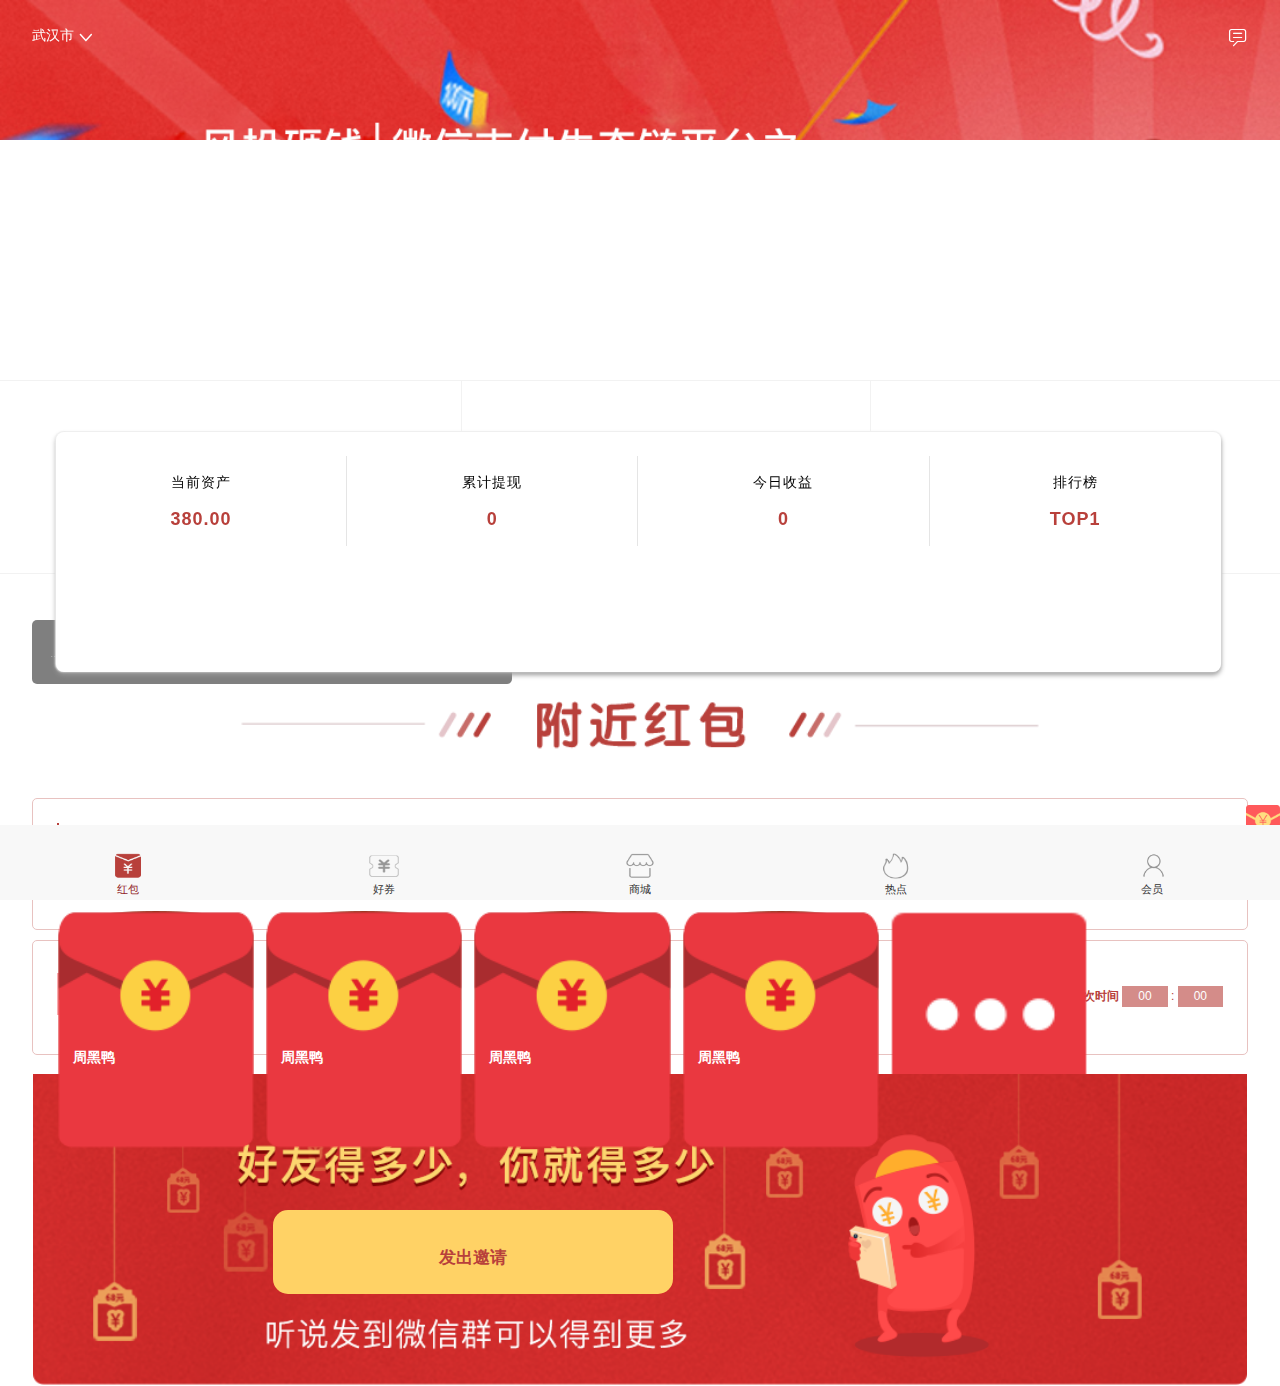
==== index.html @ 0a35e498 "a" ====
<!DOCTYPE html>
<html>

<head>
    <meta charset="utf-8">
    <title>兑客商城</title>
    <meta name="apple-touch-fullscreen" content="yes">
    <meta name="viewport" content="width=device-width, initial-scale=1,maximum-scale=1,user-scalable=no">
    <meta name="apple-mobile-web-app-capable" content="yes">
    <meta name="apple-mobile-web-app-status-bar-style" content="black">
    <meta name="format-detection" content="telephone = no" />
    <link rel="stylesheet" href="./css/common.css">
    <link rel="stylesheet" href="./mui/css/mui.min.css">
    <link rel="stylesheet" href="./iconfonts/iconfont.css">
    <script src="./js/rem.js"></script>

</head>

<body>
    <div class="w-content">
        <a class="w-fixedImg">
            <img src="./images/w-imgs/redPaper/redPaper3.png" alt="">
        </a>
        <div class="w-banner w-redPaperBanner">
            <div class="mui-slider ">
                <div class="mui-slider-group mui-slider-loop">
                    <!--支持循环，需要重复图片节点-->
                    <div class="mui-slider-item mui-slider-item-duplicate">
                        <a href="#">
                            <img src="./images/w-imgs/redPaper/banner3.png" alt="">
                        </a>
                    </div>
                    <div class="mui-slider-item">
                        <a href="#">
                            <img src="./images/w-imgs/redPaper/banner3.png" alt="">
                        </a>

                    </div>
                    <div class="mui-slider-item">
                        <a href="#">
                            <img src="./images/imgs/index08.jpg" alt="">
                        </a>
                    </div>
                    <!--支持循环，需要重复图片节点-->
                    <div class="mui-slider-item mui-slider-item-duplicate">
                        <a href="#">
                            <img src="./images/w-imgs/redPaper/banner3.png" alt="">
                        </a>
                    </div>
                </div>
                <!-- <div class="mui-slider-indicator">
                            <div class="mui-indicator mui-active"></div>
                            <div class="mui-indicator"></div>
                        </div> -->
            </div>
            <div class="w-cover">
                <div class="w-icon clear">
                    <form action="" class='w-search w-hide'>
                        <input type="text">
                    </form>
                    <a href="#" class=" setting">
                        武汉市
                        <i class="iconfont icon-xiala"></i>
                    </a>

                    <a href="#" class=" meassage">
                        <i class="iconfont icon-xiaoxi1"></i>
                    </a>
                </div>


                <div class="w-haveMoney">

                    <ul class="mui-clearfix">
                        <li>
                            <a href="#">
                                <p>当前资产</p>
                                <span>380.00</span>
                            </a>
                        </li>
                        <li>
                            <a href="#">
                                <p>累计提现</p>
                                <span>0</span>
                            </a>
                        </li>
                        <li>
                            <a href="#">
                                <p>今日收益</p>
                                <span>0</span>
                            </a>
                        </li>
                        <li>
                            <a href="#">
                                <p>排行榜</p>
                                <span>TOP1</span>
                            </a>
                        </li>
                    </ul>

                </div>
            </div>

        </div>
        <div class="W-myRadPaper">
            <ul class="mui-clearfix ">
                <li>
                    <a href="# " class='mui-clearfix'>
                        <div class="mui-pull-left w-itemLeft">
                            <img src="./images/w-imgs/redPaper/redPaper1.png" alt="">
                        </div>
                        <div class="mui-pull-left w-itemRight">
                            <p>新人见面礼</p>
                            <p>
                                <span>1 </span>可提现红包</p>
                        </div>



                    </a>
                </li>
                <li>
                    <a href="# " class='mui-clearfix'>
                        <div class="mui-pull-left w-itemLeft">
                            <img src="./images/w-imgs/redPaper/moneyPaper.png" alt="">
                        </div>
                        <div class="mui-pull-left w-itemRight">
                            <p>我的钱包</p>
                            <p>提现</p>
                        </div>



                    </a>
                </li>
                <li>
                    <a href="# " class='mui-clearfix'>
                        <div class="mui-pull-left w-itemLeft">
                            <img src="./images/w-imgs/redPaper/tudi.png" alt="">
                        </div>
                        <div class="mui-pull-left w-itemRight">
                            <p>我的徒弟</p>
                            <p>收徒赚钱</p>
                        </div>



                    </a>
                </li>



            </ul>

        </div>
        <div class="w-nearRedPaper">
            <p class="w-scrollFont">
                <marquee scrollamount="3" direction="up" behaviour="Scroll" style="color:rgba(255,255,255,.7)">恭喜1234555666刚获得了3元,已提现</marquee>
            </p>

            <div class='w-redPaperTitle'>
                <img src="./images/w-imgs/redPaper/couponsTitle3.png" alt="">
            </div>

            <div class="w-nearRedPaperItem">
                <div class="w-itemTitle mui-clearfix">
                    <span class='mui-pull-left'>1km内的红包
                        <em>(直接点击领取,可提现,可消费)</em>
                    </span>
                    <a class='mui-pull-right'>
                        <em class="iconfont icon-weibiaoti2"></em>攻略</a>
                </div>
                <ul class="w-itemMiddle mui-clearfix">


                    <li>
                        <div class="w-logo">
                            <img src="./images/w-imgs/redPaper/logobj.png">
                            <div class="w-shopLogo">
                                周黑鸭
                            </div>
                        </div>
                        <div class="w-logo">
                            <img src="./images/w-imgs/redPaper/logobj2.png">
                            <div class="w-shopLogo">
                                周黑鸭
                            </div>
                            <p class="w-redPaperNum">
                                <strong>3</strong>元</p>

                        </div>

                    </li>
                    <li>
                        <div class="w-logo">
                            <img src="./images/w-imgs/redPaper/logobj.png">
                            <div class="w-shopLogo">
                                周黑鸭
                            </div>
                        </div>
                        <div class="w-logo">
                            <img src="./images/w-imgs/redPaper/logobj2.png">
                            <div class="w-shopLogo">
                                周黑鸭
                            </div>
                            <p class="w-redPaperNum">
                                <strong>3</strong>元</p>

                        </div>

                    </li>
                    <li>
                        <div class="w-logo">
                            <img src="./images/w-imgs/redPaper/logobj.png">
                            <div class="w-shopLogo">
                                周黑鸭
                            </div>
                        </div>
                        <div class="w-logo">
                            <img src="./images/w-imgs/redPaper/logobj2.png">
                            <div class="w-shopLogo">
                                周黑鸭
                            </div>
                            <p class="w-redPaperNum">
                                <strong>3</strong>元</p>

                        </div>

                    </li>
                    <li>
                        <div class="w-logo">
                            <img src="./images/w-imgs/redPaper/logobj.png">
                            <div class="w-shopLogo">
                                周黑鸭
                            </div>
                        </div>
                        <div class="w-logo">
                            <img src="./images/w-imgs/redPaper/logobj2.png">
                            <div class="w-shopLogo">
                                周黑鸭
                            </div>
                            <p class="w-redPaperNum">
                                <strong>3</strong>元</p>

                        </div>

                    </li>
                    <li class="w-londMore">
                        <a href="#">
                            <img src="./images/w-imgs/redPaper/more.png" alt="">
                            <!-- <span></span>
                            <span></span>
                            <span></span>
                            <p>查看更多</p> -->


                        </a>

                    </li>


                </ul>
                <ul class="w-itemFooter mui-clearfix">
                    <li class="mui-pull-left">
                        <span>限量活动</span>
                        <span> 每隔一小时可抢10次</span>
                    </li>

                    <li class="mui-pull-right">
                        <span>距下次时间</span>
                        <!-- <i id='w-hour'>00</i>: -->
                        <i id="w-minute">00</i> :
                        <i id="w-second">00</i>
                    </li>

                </ul>


            </div>

            <div class="w-sendRedPaper">
                <div class="w-itemTitle mui-clearfix">
                    <span class='mui-pull-left'>邀请好友拆红包</i>
                    </span>
                    <a class='mui-pull-right'>不过瘾？ 请继续</a>
                </div>
                <div class="w-sendRedPaperImg">
                    <img src="./images/w-imgs/redPaper/sendRedPaperImg3.png" alt="">
                    <a href="#" class="w-send">发出邀请</a>

                </div>

            </div>

        </div>


        <!--底部 -->
        <footer>
            <ul class="r_footer ">
                <li>
                    <a href="javascript:;" class="w-currentColor">
                        <i class="two-icon-hb two-icon-hb-current"></i> 红包
                    </a>
                </li>
                <li>
                    <a href="coupons.html">
                        <i class="two-icon-hq"></i> 好券
                    </a>
                </li>
                <li>
                    <a href="sc.html">
                        <i class="two-icon-sc"></i> 商城
                    </a>
                </li>
                <li>
                    <a href="home.html">
                        <i class="two-icon-rd"></i> 热点
                    </a>
                </li>
                <li>
                    <a href="cp.html">
                        <i class="two-icon-hy"></i> 会员
                    </a>
                </li>
            </ul>
        </footer>


    </div>
    <script src="./js/jquery-3.3.1.min.js "></script>
    <script src="./mui/js/mui.min.js "></script>

    <script>
        //图片翻转
        $('.w-itemMiddle>li .w-logo').unbind('click').bind('click', function() {

                $(this).siblings().css('z-index', '3')

            })
            //倒计时
        var intDiff = parseInt(3600); //倒计时总秒数量
        function timer(intDiff) {
            window.setInterval(function() {
                var day = 0,
                    hour = 0,
                    minute = 0,
                    second = 0; //时间默认值
                if (intDiff > 0) {
                    day = Math.floor(intDiff / (60 * 60 * 24));
                    hour = Math.floor(intDiff / (60 * 60)) - (day * 24);
                    minute = Math.floor(intDiff / 60) - (day * 24 * 60) - (hour * 60);
                    second = Math.floor(intDiff) - (day * 24 * 60 * 60) - (hour * 60 * 60) - (minute * 60);
                }

                if (minute <= 9) minute = '0' + minute;
                if (second <= 9) second = '0' + second;
                // $('#day_show').html(day + "天");
                // $('#w-hour').html("0" + hour);
                $('#w-minute').html(minute);
                $('#w-second').html(second);
                intDiff--;
            }, 1000);
        }
        $(function() {
            timer(intDiff);
        });
    </script>


</body>


</html>
---- css/common.css ----
@charset "utf-8";
@import url("../icon/iconfont.css");
@import url("../mui/css/mui.min.css");
body {
    font-family: '΢', Arial, Helvetica, sans-serif;
    text-rendering: optimizeLegibility;
    -ms-text-size-adjust: 100%;
    -webkit-text-size-adjust: 100%;
    font-size: 14px;
    color: #333;
    background: #f5f5f5;
    text-decoration: none;
}

html,
body,
div,
span,
object,
iframe,
h1,
h2,
h3,
h4,
h5,
h6,
p,
blockquote,
pre,
abbr,
address,
cite,
code,
del,
dfn,
em,
img,
ins,
kbd,
q,
samp,
small,
strong,
sub,
sup,
var,
b,
i,
dl,
dt,
dd,
ol,
ul,
li,
fieldset,
form,
label,
legend,
table,
caption,
tbody,
tfoot,
thead,
tr,
th,
td,
article,
aside,
details,
figure,
figcaption,
footer,
header,
hgroup,
menu,
nav,
section,
time,
mark,
audio,
video {
    margin: 0;
    padding: 0;
    border: 0;
    outline: 0;
    font-size: 100%;
    box-sizing: border-box;
}

article,
aside,
details,
figcaption,
figure,
footer,
header,
hgroup,
menu,
nav,
section {
    display: block;
    margin: 0;
}

table {
    border-collapse: collapse;
    border-spacing: 0;
    font-size: inherit;
}

fieldset,
img {
    border: 0;
}

address,
caption,
cite,
code,
dfn,
em,
strong,
th,
var,
label {
    font-weight: normal;
    font-style: normal;
}

li {
    list-style: none;
}

caption,
th {
    text-align: left;
}

h1,
h2,
h3,
h4,
h5,
h6 {
    font-weight: normal;
}

q:before,
q:after {
    content: '';
}

a {
    text-decoration: none;
}

a:focus,
a:hover {
    text-decoration: none;
}

input,
textarea,
select {
    font-family: inherit;
    font-size: inherit;
    font-weight: inherit;
    border-radius: 0
}

sup {
    vertical-align: text-top;
}

sub {
    vertical-align: text-bottom;
}

em {
    font-style: italic;
}

strong {
    font-weight: bold;
}

.clear {
    clear: both;
    overflow: hidden;
}

i,
em {
    display: inline-block;
    position: relative;
    font-style: normal;
}

a {
    outline: none;
}

.fl {
    float: left
}

.fr {
    float: right
}


/* r-banner */

.r-content {
    height: 100%;
    overflow: hidden;
    background-color: #fff;
}

.r-container {
    /* height: 100%; */
}

i {
    color: #fff;
}

.r-search a {
    font-size: 13px;
    color: #fffefe;
}

.r-banner img {
    height: 7.3rem;
    /* width: 100%; */
}

.r-banner {
    height: 7.3rem;
    width: 100%;
    position: relative;
    /* padding: .05rem .5rem; */
}

.r-search {
    z-index: 200;
    top: 0;
    overflow: hidden;
    padding: 0 .5rem;
    position: absolute;
    top: 0;
    width: 100%;
}

.r-search-left a {
    font-size: 15px;
}

.r-search-left {
    display: inline-block;
    padding-top: 8px;
}

.r-serach-c {
    width: 64%;
    position: relative;
}

.r-serach-c input {
    width: 100%;
    margin-top: 1px;
    height: 1.59rem;
    opacity: 0.65;
    line-height: 30px;
    border-radius: 15px;
    /* display: inline-block; */
    border: 0;
    text-indent: 1.2em;
    font-size: 13px;
    background: #ccc;
    color: #828282;
    max
}

.icon-xiaoxi {
    font-size: 25px;
    padding-top: 12px;
}

.icon-suosou {
    position: absolute;
    top: .401rem;
    left: .5rem;
    color: #828282;
}

.icon-yuyin {
    position: absolute;
    top: .45rem;
    right: .3rem;
    color: #828282;
}

.r-voucher ul li {
    float: left;
    width: 33.33%;
    text-align: center;
    border-right: 1px solid #E5E5E5;
    padding: 0.2rem 0;
    /* padding: 0 .5rem; */
}

.r-voucher ul li:last-child {
    border-right: 0;
}

.r-voucher {
    width: 90%;
    border-radius: 10px;
    box-shadow: 0px 3px 5px 0px rgba(0, 0, 0, 0.35);
    height: 3rem;
    margin: 0 0.7rem;
    position: absolute;
    top: 6.5rem;
    z-index: 2;
    background-color: #fff;
    box-sizing: border-box
}

.r-voucher ul {
    height: 100%;
    border-radius: 10px;
    padding: 0.3rem 0;
}

.r-voucher ul li a p {
    font-size: 14px;
    color: #3F3F3F;
    margin-bottom: 0.2rem;
    white-space: nowrap;
}

.r-voucher ul li a span {
    color: #b8403b;
    font-size: 18px;
    font-weight: 700;
}

.r-integral {
    padding-top: 3.3rem;
    /* margin: 0 .7rem; */
    width: 100%;
    height: 3rem;
}

.r-integral ul li {
    float: left;
    width: 50%;
    padding: .7rem;
    border: 1px solid #eee;
}

.r-integral ul li:last-child,
.r-integral ul li:first-child {
    border-left: 0;
    /* border-bottom: 0; */
}

.r-integral ul li:last-child,
.r-integral ul li:first-child {
    /* border-right: 0; */
}

.r-integral ul li a h3 {
    color: #ccc;
    font-size: 15px;
}

.r-integral ul li a p {
    color: #ccc;
    font-size: 12px;
}


/* footer */

footer {
    position: fixed;
    bottom: 0;
    width: 100%;
    border-top: 1px solid #f8f8f8;
    background: #f8f8f8;
    z-index: 100;
}

.r_footer {
    overflow: hidden;
    padding: .3rem 0;
    padding-bottom: 0;
}

.r_footer li {
    float: left;
    width: 20%;
    text-align: center;
    /* padding-bottom: 4px; */
    padding-top: 3px;
}

.r_footer li a {
    color: #646464;
    font-size: 11px;
    display: block
}

.r_footer li a i {
    color: #737373;
    font-size: 20px;
}

.mui-slider {
    position: relative;
    top: 0;
}

.a1 {
    position: relative;
    top: 0;
    /* top: -28px; */
}

.r-integral img {
    width: 39px;
    margin-right: .4rem;
    vertical-align: middle
}

.r-integral ul li a h3 {
    font-weight: 700;
    color: #3f3f3f;
    padding-top: 4px;
}

.r-integral ul li a p {
    color: #3f3f3f;
    font-size: 10px;
    white-space: nowrap;
}

.mui-segmented-control.mui-segmented-control-inverted .mui-control-item {
    color: #262626;
    font-weight: 700;
    font-size: 13px;
}

.mui-segmented-control.mui-segmented-control-inverted .mui-control-item.mui-active {
    color: #b8403b;
}

.r-integral-h img {
    width: 39px;
    margin-right: .4rem;
    vertical-align: middle
}

.r-integral-h ul li a h3 {
    font-weight: 700;
    color: #3f3f3f;
    padding-top: 4px;
    font-size: 15px;
    white-space: nowrap;
}

.r-integral-h {
    padding-top: 3rem;
}

.r-integral-h ul li {
    float: left;
    width: 50%;
    padding: .5rem 1.3rem;
    border: 1px solid #eee;
}

.r-integral-h ul li:last-child {
    border-left: 0;
}

.r-integral-h ul li a p {
    color: #3f3f3f;
    font-size: 10px;
    white-space: nowrap;
}

.r-price {
    margin-top: 4.5rem;
}

.r-price-tab {
    width: 100%;
    text-align: center;
    margin-bottom: .8rem;
}

.r-price-h {
    margin-top: 4rem;
}

.r-price-tab img {
    width: 70%;
}

.r-price-list {
    width: 100%;
    padding: 0 .7rem;
    padding-bottom: 3rem;
}

.r-price-list ul li {
    margin-bottom: 10px;
}

.r-price-list img {
    width: 100%;
    /* box-shadow: 0px 0px 0px 1px 
		rgba(184, 64, 59, 0.43); */
    border-radius: 6px;
}

marquee {
    height: 20px;
    overflow: hidden;
    font-size: 11px;
    color: #3f3f3f;
    text-align: left;
    /* position: absolute;
    left:15px;
    top:-.5rem; */
}

.marquee {
    position: absolute;
    left: 15px;
    top: -8.4rem;
    color: rgba(255, 255, 255, .7);
    z-index: 20;
    background-color: rgba(0, 0, 0, 0.35);
    border-radius: 5px;
    text-align: left
}

.r-voucher ul li:nth-child(2) p {
    padding-left: 9px;
}

.icon-huo {
    color: #b8403b;
}

.r-search-left .icon-xiangxia {
    padding-right: 15px;
    top: 2px;
}

.r-price-tab p {
    font-size: 10px;
    color: #3f3f3f;
    overflow: hidden;
}

.r-price {
    padding: 0 .5rem;
    padding-bottom: 1.5rem;
    position: relative;
}

.r-price-left img {
    width: 84px;
    margin-bottom: 5px;
}

.r-p {
    color: #fff;
    width: 30%;
    height: 40px;
    line-height: 28px;
    font-size: 14px;
    text-align: center;
    background: url("../img/矩形12@3x.png") no-repeat;
    background-size: 105px 26px;
    position: absolute;
    top: -10px;
    left: 1px;
    font-weight: 500;
}

.r-price-c p {
    font-size: 13px;
    color: #323232;
    font-weight: 700;
}

.r-price ul li {
    height: 110px;
    box-shadow: 0px 0px 0px 1px rgba(184, 64, 59, 0.43);
    border-radius: 3px;
    background-color: #fff;
    position: relative;
    margin-bottom: 30px;
}

.r-price-c img {
    width: 140px;
    height: 36px;
    position: absolute;
    left: 0;
    margin-top: 10px;
}

.r-price-c span {
    font-size: 12px;
    color: #b8403b;
    position: absolute;
    text-decoration: line-through;
    bottom: 21px;
}

.r-price-c a {
    font-size: 16px;
}

.r-price-c a {
    position: absolute;
    bottom: 0;
    right: 0;
}

.r-price-right a {
    font-size: 13px;
    color: #fff;
    font-weight: 700;
    background-color: #d74d48;
}

.r-price-right p {
    font-size: 10px;
}

.r-price-left {
    position: absolute;
    bottom: 0;
    left: 10px;
}

.r-price-c {
    position: absolute;
    left: 33%;
    height: 100%;
    padding: .5rem 0;
}

.r-price-c a {
    position: absolute;
    bottom: 10px;
    right: 14px;
    font-size: 20px;
    color: #b8403b;
    font-weight: 700;
    padding-right: 10px;
    ;
}

.r-price-right {
    position: absolute;
    right: 10px;
    padding: 50px 0;
    box-sizing: border-box;
}

.r-price-right a {
    height: 24px;
    text-align: center;
    line-height: 24px;
    display: block;
    border-radius: 5px;
}

.r-price-m li {
    margin-bottom: 10px;
}

.r-span {
    text-decoration: none;
    position: absolute;
    bottom: 13px;
    right: 10px;
    color: #b8403b;
    font-size: 11px;
}


/* footer */

footer {
    position: fixed;
    bottom: 0;
    width: 100%;
    border-top: 1px solid #f8f8f8;
    background: #f8f8f8;
    z-index: 100;
    /* max-width: 640px; */
}

.r_footer li {
    float: left;
    width: 20%;
    text-align: center;
    /* padding-bottom: 4px; */
    padding-top: 3px;
}

.r_footer li a {
    color: #333;
    font-size: 11px;
}

.r_footer li:hover a {
    color: #902126;
}

.two-icon-hb {
    background: url('../img/tab/红包@3x.png') no-repeat;
    width: 30px;
    height: 26px;
    background-size: 30px 26px;
    display: block;
    margin: 0 auto;
}

.two-icon-hq {
    background: url('../img/tab/优惠券\(1\)-01@3x.png') no-repeat;
    width: 30px;
    height: 26px;
    background-size: 30px 26px;
    display: block;
    margin: 0 auto;
}

.two-icon-sc {
    background: url('../img/tab/商城@3x.png') no-repeat;
    width: 30px;
    height: 26px;
    background-size: 30px 26px;
    display: block;
    margin: 0 auto;
}

.two-icon-rd {
    background: url('../img/tab/热点@3x.png') no-repeat;
    width: 30px;
    height: 26px;
    background-size: 30px 26px;
    display: block;
    margin: 0 auto;
}

.two-icon-hy {
    background: url('../img/tab/会员@3x.png') no-repeat;
    width: 23px;
    height: 26px;
    background-size: 25px 25px;
    display: block;
    margin: 0 auto;
}


/* wq */


/* inconfont */

@font-face {
    font-family: "iconfont";
    src: url('iconfont.eot?t=1525576503509');
    /* IE9*/
    src: url('iconfont.eot?t=1525576503509#iefix') format('embedded-opentype'), /* IE6-IE8 */
    url('[data-uri]') format('woff'), url('iconfont.ttf?t=1525576503509') format('truetype'), /* chrome, firefox, opera, Safari, Android, iOS 4.2+*/
    url('iconfont.svg?t=1525576503509#iconfont') format('svg');
    /* iOS 4.1- */
}

.iconfont {
    font-family: "iconfont" !important;
    /* font-size: 16px; */
    font-style: normal;
    -webkit-font-smoothing: antialiased;
    -moz-osx-font-smoothing: grayscale;
}

.icon-xiaoxi1:before {
    content: "\e6ad";
}

.icon-shezhi:before {
    content: "\e64c";
}


/* body */

.w-banner {
    position: relative
}

.w-banner .mui-slider .mui-slider-group .mui-slider-item {
    width: 100%;
    height: 175px;
}

.w-redPaperBanner .mui-slider .mui-slider-group .mui-slider-item {
    width: 100%;
    height: 140px;
}

.w-banner .w-icon {
    padding: 0 0.4rem;
    width: 100%;
    top: 0;
    position: absolute;
    z-index: 4;
}

.w-banner .w-icon .icon-xiala {
    vertical-align: -5px;
    margin-left: -2px;
}

.w-banner .w-icon .setting {
    position: absolute;
    top: 0.3rem;
    left: 0.4rem;
    z-index: 4;
    font-size: 14px
}

.w-banner .w-icon .meassage {
    position: absolute;
    top: 0.3rem;
    right: 0.4rem;
    z-index: 4;
}

.w-icon a {
    color: #fff;
}

.w-icon .w-search {
    width: 100%;
    padding: 0 2rem 0 3.7rem;
    position: relative;
}

.w-icon .w-hide {
    visibility: hidden;
}

.w-icon .w-search input {
    width: 100%;
    border: 0;
    border-radius: 20px;
    background: rgba(255, 255, 255, 0.7);
    padding: 0 1.4rem;
}

.w-icon .w-search input[type='search'] {
    text-align: left;
}

.w-icon .w-search .icon-suosou {
    position: absolute;
    top: 0.3rem;
    left: 4.2rem;
    font-size: 20px;
}

.w-icon .w-search .icon-yuyin {
    position: absolute;
    top: 0.3rem;
    right: 2.5rem;
    font-size: 20px;
}

.w-icon a i {
    display: inline-block;
    font-size: 20px;
    padding-top: 3px;
}

.w-banner .w-info {
    width: 100%;
    position: absolute;
    z-index: 2;
    top: 2rem;
}

.w-banner .w-info .w-shopName {
    width: 10.8rem;
    height: 3.3rem;
    position: absolute;
    left: 50%;
    margin-left: -5.4rem;
    z-index: 2;
}

.w-banner .w-info .w-shopName img {
    width: 100%;
}

.w-banner .w-haveMoney {
    letter-spacing: 1px;
    position: absolute;
    z-index: 2;
    top: 6.8rem;
    background-color: #fff;
    /* border: 1px solid #E5E5E5; */
    border-radius: 8px;
    height: 3rem;
    width: 91%;
    margin: 0 0.7rem;
    text-align: center;
    box-shadow: -1px 0 2px #eee, 0 -1px 1px #eee, 0 3px 5px #999, 1px 0 2px #eee;
}

.w-redPaperBanner .w-haveMoney {
    top: 5.4rem;
}

.w-banner .w-haveMoney ul {
    padding: 0.3rem 0;
}

.w-banner .w-haveMoney ul li {
    padding: 0.2rem 0;
    float: left;
    width: 25%;
    border-right: 1px solid #E5E5E5;
}

.w-banner .w-haveMoney ul li:last-child {
    border-right: 0;
}

.w-banner .w-haveMoney ul li p {
    margin-bottom: 0.2rem;
    color: #000;
}

.w-banner .w-haveMoney ul li span {
    color: #b8403b;
    font-size: 18px;
    font-weight: 700;
}

.w-classify {
    background-color: #fff;
    padding-top: 2.5rem;
    padding-bottom: 0.25rem;
    margin-bottom: 2.3rem;
}

.w-classify-two {
    margin-top: 0.8rem;
}

.w-classify-two li {
    float: left;
    width: 20%;
    text-align: center;
}

.w-classify-two li a img {
    height: 1.32rem
}

.w-classify-two li a p {
    margin-bottom: 0;
    color: #626262;
}


/* footer */

footer {
    position: fixed;
    bottom: 0;
    width: 100%;
    border-top: 1px solid #f8f8f8;
    background: #f8f8f8;
    z-index: 100;
    /* max-width: 640px; */
}

.r_footer li {
    float: left;
    width: 20%;
    text-align: center;
    /* padding-bottom: 4px; */
    padding-top: 3px;
}

.r_footer li a {
    color: #333;
    font-size: 11px;
}

.r_footer li:hover a {
    color: #902126;
}

.two-icon-hb-current {
    background: url('../images/imgs/tab/红包2@3x.png') no-repeat;
    background-size: 30px 26px;
}

.two-icon-hq-current {
    background: url('../images/imgs/tab/优惠券1.png') no-repeat;
}

.two-icon-sc-current {
    background: url('../images/imgs/tab/商城2@2x.png') no-repeat;
    background-size: 30px 26px;
}

.two-icon-rd-current {
    background: url('../images/imgs/tab/热点拷贝.png') no-repeat;
}

.two-icon-hy-current {
    background: url('../images/imgs/tab/会员2.png') no-repeat;
    background-size: 25px 25px;
}

.w-currentColor {
    color: #902126 !important;
}


/* 优惠券 */

.w-coupons {
    margin-top: 1rem;
    background-color: #fff
}

.w-couponsTitle {
    width: 10rem;
    margin: 0 auto;
    /* text-align: center; */
    margin-bottom: 0.5rem;
}

.w-couponsTitle img {
    width: 100%
}

.w-couponItem .mui-segmented-control {
    padding: 0 0.55rem;
    margin-top: 0.6rem;
    border: 0;
    border-left: 0 !important;
}

.w-couponItem .mui-segmented-control .mui-control-item {
    border-left: 0;
    color: #000;
    line-height: 30px;
    border-bottom: 1px solid #f2f2f2;
}

.w-couponItem .mui-segmented-control .mui-control-item.mui-active {
    color: #b8403b;
    border-bottom: 2px solid #b8403b;
    background-color: #fff
}

.w-couponInfo ul {
    padding: 0 0.55rem;
}

.w-couponInfoItem {
    margin-top: 0.55rem !important;
    width: 100%;
    height: 5.55rem;
    border: 1px solid #e8c2c0;
    border-radius: 5px;
    padding: 0.5rem 0.4rem 0 0.4rem !important;
}

.w-couponInfoItem .w-couponInfoItemTop {
    display: flex;
    flex-direction: row;
    border-bottom: 1px solid #f2f2f2;
}

.w-couponInfoItemTop .w-topLeft {
    width: 30%;
    height: 3.4rem;
    border-radius: 5px;
    /* float: left; */
}

.w-couponInfoItemTop .w-topLeft img {
    width: 100%;
    height: 100%;
    display: block;
}

.w-couponInfoItemTop .w-topMiddle {
    width: 40%;
    margin: 0 0.3rem;
    padding: 0;
}

.w-couponInfoItemTop .w-topMiddle li {
    line-height: 0.9rem;
    font-size: 12px;
    overflow: hidden;
}

.w-couponInfoItemTop .w-topMiddle li:first-child {
    font-size: 14px;
    font-weight: 600;
}

.w-couponInfoItemTop .w-topMiddle li a {
    color: #b8403b;
}

.w-couponInfoItemTop .w-topRight {
    padding-top: 0.6rem;
    margin-top: 0.8rem;
    width: 30%;
    height: 2.75rem;
}

.w-redImg {
    background: url('../images/w-imgs/coupons/bjimg.png') no-repeat center center;
}

.w-yellowImg {
    background: url('../images/w-imgs/coupons/bjimg2.png') no-repeat center center;
}

.w-orangeImg {
    background: url('../images/w-imgs/coupons/bjimg3.png') no-repeat center center;
}

.w-yellowImg p:first-child,
.w-orangeImg p:first-child {
    font-weight: 600;
}

.w-couponInfoItemTop .w-topRight p {
    color: #fff;
    font-size: 10px;
    text-align: center;
    line-height: 0.8rem;
}

.w-couponInfoItemTop .w-topRight strong {
    font-size: 14px;
    font-weight: 600;
}

.w-couponInfoItemTop .w-topRight p:last-child {
    width: 2.5rem;
    margin: 0 auto;
    color: #b8403b;
    background: #fff;
    line-height: 0.7rem;
    font-weight: 600;
}

.w-couponInfoItemFooter {
    padding: 0 !important;
}

.w-couponInfoItemFooter li {
    margin-top: 0.2rem;
    /* text-align: center; */
    float: left;
    width: 30%;
    font-size: 12px;
}

.w-couponInfoItemFooter li:first-child {
    width: 40%;
}

.w-couponInfoItemFooter li .iconfont {
    color: #b8403b;
}


/* 红包页面 */

@media screen and (min-width: 320px) {
    .w-nearRedPaperItem .w-itemMiddle li {
        margin-right: 10px;
        width: 15.25%;
    }
}

body {
    background-color: #fff !important;
    perspective: 1000;
}

.W-myRadPaper {
    width: 100%;
    margin-top: 3rem;
    height: 3rem;
    background: #fff;
}

.W-myRadPaper ul {
    border-top: 1px solid #f2f2f2;
    border-bottom: 1px solid #f2f2f2;
}

.W-myRadPaper li {
    display: flex;
    justify-content: center;
    padding-top: 0.65rem;
    float: left;
    width: 32%;
    font-size: 10px;
    border-left: 1px solid #f2f2f2;
}

.r-search-right .iconfont {
    font-size: 25px;
}

.W-myRadPaper li:first-child {
    width: 36%;
    border-left: 0;
}

.W-myRadPaper .w-itemLeft {
    width: 1.6rem;
    height: 1.75rem;
    margin-right: 0.2rem;
}

.W-myRadPaper .w-itemLeft img {
    width: 100%;
}

.W-myRadPaper .w-itemRight p {
    font-size: 12px;
    line-height: 0.2rem;
    color: #888;
}

.W-myRadPaper .w-itemRight p:first-child {
    font-weight: 600;
    font-size: 14px;
    color: #323232;
    line-height: 0.6rem;
}

.W-myRadPaper .w-itemRight p span {
    color: #b8403b;
}

.w-nearRedPaper {
    padding-top: 0.8rem;
    padding: 0 0.4rem;
    margin-bottom: 3rem;
    position: relative;
}

.w-redPaperTitle {
    width: 10rem;
    margin: 0 auto;
    /* text-align: center; */
    margin-bottom: 0.5rem;
}

.w-redPaperTitle img {
    width: 100%
}

.w-scrollFont {
    width: 6rem;
    line-height: 0.8rem;
    padding: 0 0.2rem;
    color: #000;
    margin-bottom: 0.2rem;
    border-radius: 5px;
    background-color: rgba(0, 0, 0, 0.5)
}

.w-nearRedPaperItem,
.w-sendRedPaper {
    margin-bottom: 10px;
    padding: 0.3rem;
    padding-bottom: 0;
    width: 100%;
    height: 132px;
    border: 1px solid #e8c2c0;
    border-radius: 5px;
}

.w-itemTitle {
    font-size: 14px
}

.w-itemTitle span {
    line-height: 0.8rem;
    padding-left: 0.2rem;
    display: inline-block;
    border-left: 2px solid #b8403b;
    font-weight: 600;
}

.w-itemTitle span em {
    font-weight: 400;
    font-size: 12px;
    color: #888;
}

.w-itemTitle a {
    color: #b8403b;
    font-size: 12px;
}

.w-nearRedPaperItem .w-itemTitle a .iconfont {
    font-size: 18px;
    vertical-align: -0.15rem;
    margin-right: -0.15rem;
}

.w-nearRedPaperItem .w-itemMiddle {
    margin-top: 0.3rem;
}

.w-nearRedPaperItem .w-itemMiddle li {
    margin-right: 20px;
    width: 15.25%;
    float: left;
    height: 60px;
    position: relative;
    margin-bottom: 15px;
}

.w-nearRedPaperItem .w-itemMiddle li:last-child {
    margin-right: 0;
    text-align: center;
    /* background: url('../images/w-imgs/redPaper/more2.png'); */
    /* border-radius: 5px; */
}

.w-londMore img {
    width: 100%;
}

.w-londMore span {
    display: inline-block;
    width: 8px;
    height: 8px;
    border-radius: 50%;
    background: #fff;
    margin-top: 1rem;
}

.w-londMore p {
    font-size: 12px;
    color: #fff;
}

.w-nearRedPaperItem .w-itemMiddle li:last-child img {
    width: 100%;
}

.w-nearRedPaperItem .w-itemMiddle li img {
    width: 100%;
}

.w-nearRedPaperItem .w-itemMiddle li .w-shopLogo {
    color: #fff;
    font-size: 14px;
    font-weight: 600;
    position: absolute;
    top: 1.7rem;
    left: 0.2rem;
}

.w-nearRedPaperItem .w-itemMiddle li .w-redPaperNum {
    position: absolute;
    top: 0.6rem;
    left: 50%;
    transform: translateX(-50%);
    color: #b8403b;
}

.w-nearRedPaperItem .w-itemMiddle li .w-redPaperNum strong {
    font-size: 18px;
}

.w-nearRedPaperItem .w-itemMiddle li .w-logo {
    width: 100%;
    height: 100%;
    position: absolute;
    top: 0;
    left: 0;
}

.w-nearRedPaperItem .w-itemMiddle li .w-logo:first-child {
    z-index: 2;
}

.w-nearRedPaperItem .w-itemFooter li {
    font-size: 12px!important;
    color: #b8403b;
}

.w-nearRedPaperItem .w-itemFooter li:first-child span:first-child {
    padding: 0.2rem 0.2rem 0.15rem 0.2rem;
    background-color: #fcabaf;
    /* margin-right: 0.1rem; */
    font-weight: 600;
}

.w-nearRedPaperItem .w-itemFooter li:nth-child(2) i {
    margin-bottom: 0.2rem;
    display: inline-block;
    padding-top: 0.1rem;
    padding: 0 0.2rem;
    background: rgba(184, 64, 59, 0.6);
    color: #fff;
}

.w-nearRedPaperItem .w-itemFooter li:nth-child(2) span {
    font-weight: 600;
}

.w-sendRedPaperImg .w-send {
    position: absolute;
    top: 1.7rem;
    left: 3rem;
    width: 5rem;
    height: 1.05rem;
    line-height: 1.2rem;
    text-align: center;
    font-weight: 600;
    color: #b8403b;
    background-color: #ffd265;
    border-radius: 15px;
}

.w-sendRedPaper {
    padding: 0 !important;
    height: 115px;
}

.w-sendRedPaper .w-itemTitle {
    margin: 0.3rem;
}

.w-sendRedPaperImg {
    widows: 100%;
    position: relative;
}

.w-sendRedPaperImg img {
    display: block;
    width: 100%
}

.w-fixedImg {
    width: 34px;
    height: 39px;
    position: fixed;
    bottom: 56px;
    right: 0;
    z-index: 99;
}

.w-fixedImg img {
    width: 100%;
    animation: swing 0.8s infinite
}

@keyframes swing {
    0% {
        transform: rotate(0deg);
    }
    50% {
        transform: rotate(-20deg);
    }
    100% {
        transform: rotate(0deg);
    }
}

.r-cp-c-left img {
    width: 95px!important;
}

.r-coupon-header {
    height: 40px;
    /* border-bottom:1px solid #ccc; */
}

.r-coupon-header ul {
    overflow: hidden;
    /* border-bottom:1px solid #ccc;  */
}

.r-coupon-header ul li {
    /* float: left; */
    box-sizing: border-box;
    padding: 0 20px;
    /* width: 33.3%; */
    /* line-height: 40px; */
    color: #262626;
    font-size: 10px;
    /* text-align: center */
}

.r-coupon-header ul .active a {
    display: block;
    border-bottom: 1px solid #b8403b;
}

.r-coupon-header ul li a {
    color: #262626;
    font-weight: 700;
    font-size: 13px;
}

.r-cp-c {
    padding: .7rem;
    padding-bottom: 3rem;
    background-color: #fff;
}

.r-cp-c ul li {
    border: solid 1px #e8c2c0;
    overflow: hidden;
    margin-bottom: 10px;
    padding: .5rem .5rem 1.5rem .5rem;
    position: relative;
}

.r-coupon-header ul .active a {
    color: #b8403b;
}

.r-cp-c-left img {
    width: 95px;
}

.r-cp-c-center {
    margin-left: 10px;
}

.r-cp-c-center h5 {
    font-size: 14px;
    color: #262626;
    font-weight: 700;
}

.r-cp-c-center p {
    font-size: 10px;
    color: #ccc;
    margin-top: 3px;
}

.r-cp-c-center-box {
    background-color: #fffbec;
    /* margin-top: 10px; */
    padding: .5rem 0 4px 0;
}

.r-cp-c-center-box h3 {
    font-size: 15px;
    font-weight: 700;
    color: #333333;
}

.r-cp-c-center-box p {
    color: #808080;
    font-size: 10px;
    /* padding-top: 8px; */
    padding-top: 4px;
}

.r-cp-c-right-a {
    position: absolute;
    width: 50px;
    text-align: center;
    white-space: normal;
    bottom: 25px;
    border-radius: 5px;
    padding: 1px 10px;
    right: 0px;
    font-size: 10px;
    background-color: #ff1e36;
    color: #fff!important;
}

.r-cp-c-bottom {
    position: absolute;
    width: 100%;
    text-align: center;
    bottom: 5px;
    font-size: 14px;
    margin-top: 10px;
    font-weight: 700;
}

.r-cp-c-bottom a {
    color: #999999;
}

.r-cp-c-bottom span {
    color: #595959;
}


/* 媒体查询 */

@media screen and (min-width: 320px) {
    /* .r-serach-c i{
        top: .2rem;
    } */
    .r-price {
        margin-top: 3.5rem;
    }
    /* 红包页面 */
    .w-nearRedPaperItem .w-itemMiddle li {
        margin-right: 10px;
        width: 17%;
    }
    .w-itemTitle {
        font-size: 12px;
    }
    /* 优惠券页面 */
    .w-couponInfoItemTop .w-topMiddle li:first-child {
        font-size: 12px;
    }
    .w-couponInfoItemFooter li {
        font-size: 10px;
    }
    @media screen and (max-width: 320px) {
        .r-price-c img {
            width: 120px;
        }
        .r-voucher ul li:nth-child(2) p {
            padding-left: 2px;
        }
        .r-price-right a {
            display: inline-block
        }
        .r-price-right {
            right: 0;
            text-align: center;
        }
        .r-p {
            background-size: 90px 26px;
        }
        .r-price-right a {
            font-weight: normal;
            padding: 2px;
        }
        .r-price-c a {
            right: 26px;
        }
        .r-span {
            right: 20px;
            bottom: 13px;
        }
        .r-cp-c-left img {
            width: 70px;
        }
        .r-cp-c-center h5 {
            font-size: 11px;
        }
        .r-cp-c-center-box {
            padding: 0;
        }
        .r-cp-c-center-box p {
            padding-top: 0;
        }
        .r-cp-c-left img {
            width: 70px!important;
        }
    }
    @media screen and (min-width: 414px) {
        /* .r-serach-c i{
        top: .35rem;
    } */
    }
    /* iphonex */
    @media only screen and (device-width: 375px) and (device-height: 812px) and (-webkit-device-pixel-ratio: 3) {
        body {
            padding-bottom: constant(safe-area-inset-bottom);
            padding-bottom: env(safe-area-inset-bottom);
        }
    }
---- iconfonts/iconfont.css ----
@font-face {font-family: "iconfont";
  src: url('iconfont.eot?t=1527560250918'); /* IE9*/
  src: url('iconfont.eot?t=1527560250918#iefix') format('embedded-opentype'), /* IE6-IE8 */
  url('[data-uri]') format('woff'),
  url('iconfont.ttf?t=1527560250918') format('truetype'), /* chrome, firefox, opera, Safari, Android, iOS 4.2+*/
  url('iconfont.svg?t=1527560250918#iconfont') format('svg'); /* iOS 4.1- */
}

.iconfont {
  font-family:"iconfont" !important;
  font-size:16px;
  font-style:normal;
  -webkit-font-smoothing: antialiased;
  -moz-osx-font-smoothing: grayscale;
}

.icon-weibiaoti2:before { content: "\e649"; }

.icon-yuangou:before { content: "\e60e"; }

.icon-yuyin:before { content: "\e634"; }

.icon-biaoji:before { content: "\e708"; }

.icon-zuobiao:before { content: "\e637"; }

.icon-dianzan:before { content: "\e69c"; }

.icon-suosou:before { content: "\e60b"; }

.icon-xiala:before { content: "\e798"; }
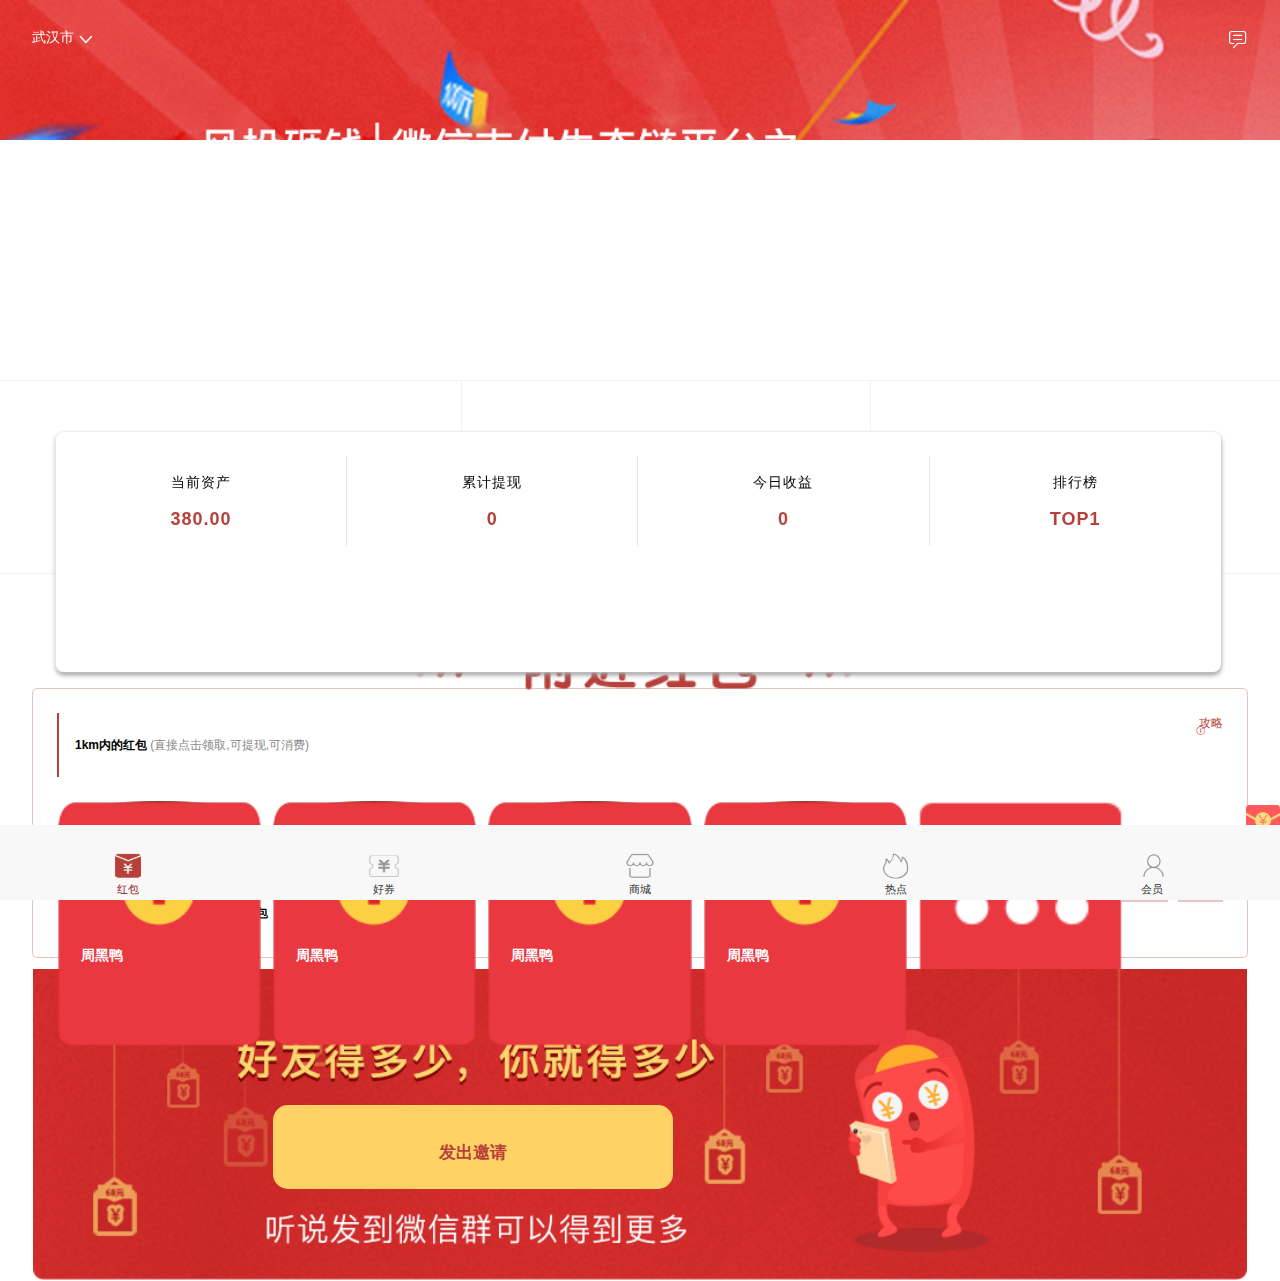
==== commit aa88858e: "a" ====
--- a/index.html
+++ b/index.html
@@ -18,7 +18,7 @@
 
 <body>
     <div class="w-content">
-        <a class="w-fixedImg">
+        <a class="w-fixedImg" href="hby.html">
             <img src="./images/w-imgs/redPaper/redPaper3.png" alt="">
         </a>
         <div class="w-banner w-redPaperBanner">
@@ -154,13 +154,14 @@
 
         </div>
         <div class="w-nearRedPaper">
-            <p class="w-scrollFont">
-                <marquee scrollamount="3" direction="up" behaviour="Scroll" style="color:rgba(255,255,255,.7)">恭喜1234555666刚获得了3元,已提现</marquee>
-            </p>
+            
 
             <div class='w-redPaperTitle'>
                 <img src="./images/w-imgs/redPaper/couponsTitle3.png" alt="">
             </div>
+            <p class="w-scrollFont">
+                <marquee scrollamount="3" direction="up" behaviour="Scroll" >恭喜1234555666刚获得了3元,已提现</marquee>
+            </p>
 
             <div class="w-nearRedPaperItem">
                 <div class="w-itemTitle mui-clearfix">
@@ -262,7 +263,7 @@
                 </ul>
                 <ul class="w-itemFooter mui-clearfix">
                     <li class="mui-pull-left">
-                        <span>限量活动</span>
+                       
                         <span> 每隔一小时可抢10次</span>
                     </li>
 
@@ -319,7 +320,7 @@
                     </a>
                 </li>
                 <li>
-                    <a href="cp.html">
+                    <a href="person.html">
                         <i class="two-icon-hy"></i> 会员
                     </a>
                 </li>
--- a/css/common.css
+++ b/css/common.css
@@ -1,6 +1,6 @@
-    @charset "utf-8";
+@charset "utf-8";
 @import url("../icon/iconfont.css");
-@import url("../mui/css/mui.min.css");
+@import url("../mui/css/mui.css");
 body {
     font-family: '΢', Arial, Helvetica, sans-serif;
     text-rendering: optimizeLegibility;
@@ -208,7 +208,6 @@
     float: right
 }
 
-
 /* r-banner */
 
 .r-content {
@@ -381,7 +380,6 @@
     font-size: 12px;
 }
 
-
 /* footer */
 
 footer {
@@ -446,6 +444,15 @@
     font-size: 10px;
     white-space: nowrap;
 }
+.mui-slider-indicator.mui-segmented-control {
+    position: fixed;
+    z-index: 100;
+    background-color: #fff;
+    top: 0;
+}
+.mui-r-cp {
+    margin-top: 40px;
+}
 
 .mui-segmented-control.mui-segmented-control-inverted .mui-control-item {
     color: #262626;
@@ -455,6 +462,10 @@
 
 .mui-segmented-control.mui-segmented-control-inverted .mui-control-item.mui-active {
     color: #b8403b;
+}
+.mui-segmented-control.mui-segmented-control-inverted .mui-control-item.mui-active {
+    color: #b8403b;
+    border-bottom: 2px solid #b8403b!important;
 }
 
 .r-integral-h img {
@@ -507,8 +518,10 @@
 }
 
 .r-price-tab img {
-    width: 70%;
-}
+    width: 74%;
+    height: 18px;
+}
+
 
 .r-price-list {
     width: 100%;
@@ -550,7 +563,7 @@
 }
 
 .r-voucher ul li:nth-child(2) p {
-    padding-left: 9px;
+    padding-left: 5px;
 }
 
 .icon-huo {
@@ -586,7 +599,7 @@
     line-height: 28px;
     font-size: 14px;
     text-align: center;
-    background: url("../img/矩形12@3x.png") no-repeat;
+    background: url("../images/r-imgs/矩形12@3x.png") no-repeat;
     background-size: 105px 26px;
     position: absolute;
     top: -10px;
@@ -698,7 +711,6 @@
     font-size: 11px;
 }
 
-
 /* footer */
 
 footer {
@@ -729,7 +741,7 @@
 }
 
 .two-icon-hb {
-    background: url('../img/tab/红包@3x.png') no-repeat;
+    background: url('../images/imgs/tab/红包@3x.png') no-repeat;
     width: 30px;
     height: 26px;
     background-size: 30px 26px;
@@ -738,7 +750,7 @@
 }
 
 .two-icon-hq {
-    background: url('../img/tab/优惠券\(1\)-01@3x.png') no-repeat;
+    background: url('../images/imgs/tab/优惠券\(1\)-01@3x.png') no-repeat;
     width: 30px;
     height: 26px;
     background-size: 30px 26px;
@@ -747,7 +759,7 @@
 }
 
 .two-icon-sc {
-    background: url('../img/tab/商城@3x.png') no-repeat;
+    background: url('../images/imgs/tab/商城@3x.png') no-repeat;
     width: 30px;
     height: 26px;
     background-size: 30px 26px;
@@ -756,7 +768,7 @@
 }
 
 .two-icon-rd {
-    background: url('../img/tab/热点@3x.png') no-repeat;
+    background: url('../images/imgs/tab/热点@3x.png') no-repeat;
     width: 30px;
     height: 26px;
     background-size: 30px 26px;
@@ -765,7 +777,7 @@
 }
 
 .two-icon-hy {
-    background: url('../img/tab/会员@3x.png') no-repeat;
+    background: url('../images/imgs/tab/会员@3x.png') no-repeat;
     width: 23px;
     height: 26px;
     background-size: 25px 25px;
@@ -773,9 +785,7 @@
     margin: 0 auto;
 }
 
-
 /* wq */
-
 
 /* inconfont */
 
@@ -805,7 +815,6 @@
     content: "\e64c";
 }
 
-
 /* body */
 
 .w-banner {
@@ -825,7 +834,7 @@
 .w-banner .w-icon {
     padding: 0 0.4rem;
     width: 100%;
-    top: 0;
+    top: 2px;
     position: absolute;
     z-index: 4;
 }
@@ -987,7 +996,6 @@
     color: #626262;
 }
 
-
 /* footer */
 
 footer {
@@ -1043,7 +1051,6 @@
 .w-currentColor {
     color: #902126 !important;
 }
-
 
 /* 优惠券 */
 
@@ -1201,7 +1208,6 @@
     color: #b8403b;
 }
 
-
 /* 红包页面 */
 
 @media screen and (min-width: 320px) {
@@ -1219,7 +1225,7 @@
 .W-myRadPaper {
     width: 100%;
     margin-top: 3rem;
-    height: 3rem;
+    height: 3.2rem;
     background: #fff;
 }
 
@@ -1258,7 +1264,7 @@
 }
 
 .W-myRadPaper .w-itemRight p {
-    font-size: 12px;
+    font-size: 10px;
     line-height: 0.2rem;
     color: #888;
 }
@@ -1282,10 +1288,12 @@
 }
 
 .w-redPaperTitle {
-    width: 10rem;
+    width: 73%;
+    height:18px;
+    margin-bottom: 8px !important;
     margin: 0 auto;
-    /* text-align: center; */
-    margin-bottom: 0.5rem;
+    text-align: center;
+    
 }
 
 .w-redPaperTitle img {
@@ -1293,22 +1301,30 @@
 }
 
 .w-scrollFont {
-    width: 6rem;
+    /* width: 5rem;
     line-height: 0.8rem;
     padding: 0 0.2rem;
     color: #000;
     margin-bottom: 0.2rem;
     border-radius: 5px;
-    background-color: rgba(0, 0, 0, 0.5)
+    background-color: rgba(0, 0, 0, 0.5) */
+     /* text-align: center; */
+    margin: 0 auto; 
+    
+}
+.w-scrollFont marquee{
+    line-height: 12px;
+    text-align: center
 }
 
 .w-nearRedPaperItem,
 .w-sendRedPaper {
-    margin-bottom: 10px;
-    padding: 0.3rem;
+    margin-bottom: 15px;
+    padding:0.3rem;
     padding-bottom: 0;
-    width: 100%;
-    height: 132px;
+    
+    width: 100%;
+    height: 140px;
     border: 1px solid #e8c2c0;
     border-radius: 5px;
 }
@@ -1352,7 +1368,7 @@
     float: left;
     height: 60px;
     position: relative;
-    margin-bottom: 15px;
+    margin-bottom: 20px;
 }
 
 .w-nearRedPaperItem .w-itemMiddle li:last-child {
@@ -1393,8 +1409,8 @@
     font-size: 14px;
     font-weight: 600;
     position: absolute;
-    top: 1.7rem;
-    left: 0.2rem;
+    top: 1.8rem;
+    left: 0.3rem;
 }
 
 .w-nearRedPaperItem .w-itemMiddle li .w-redPaperNum {
@@ -1422,23 +1438,18 @@
 }
 
 .w-nearRedPaperItem .w-itemFooter li {
-    font-size: 12px!important;
-    color: #b8403b;
-}
-
-.w-nearRedPaperItem .w-itemFooter li:first-child span:first-child {
-    padding: 0.2rem 0.2rem 0.15rem 0.2rem;
-    background-color: #fcabaf;
-    /* margin-right: 0.1rem; */
-    font-weight: 600;
-}
+    font-size: 12px !important;
+    color: #888;
+}
+
+
 
 .w-nearRedPaperItem .w-itemFooter li:nth-child(2) i {
     margin-bottom: 0.2rem;
     display: inline-block;
     padding-top: 0.1rem;
     padding: 0 0.2rem;
-    background: rgba(184, 64, 59, 0.6);
+    background: rgba(184, 64, 59, 0.3);
     color: #fff;
 }
 
@@ -1506,28 +1517,33 @@
 }
 
 .r-cp-c-left img {
-    width: 95px!important;
+    width: 95px !important;
 }
 
 .r-coupon-header {
     height: 40px;
+    position: fixed;
+    background-color: #fff;
+    z-index: 10;
+    top:0;
+    width: 100%;
     /* border-bottom:1px solid #ccc; */
 }
 
 .r-coupon-header ul {
     overflow: hidden;
-    /* border-bottom:1px solid #ccc;  */
+    border-bottom:1px solid #ccc; 
 }
 
 .r-coupon-header ul li {
-    /* float: left; */
+    float: left;
     box-sizing: border-box;
     padding: 0 20px;
-    /* width: 33.3%; */
-    /* line-height: 40px; */
+    width: 33.3%;
+    line-height: 40px;
     color: #262626;
     font-size: 10px;
-    /* text-align: center */
+    text-align: center
 }
 
 .r-coupon-header ul .active a {
@@ -1543,6 +1559,7 @@
 
 .r-cp-c {
     padding: .7rem;
+    margin-top: 40px;
     padding-bottom: 3rem;
     background-color: #fff;
 }
@@ -1551,7 +1568,7 @@
     border: solid 1px #e8c2c0;
     overflow: hidden;
     margin-bottom: 10px;
-    padding: .5rem .5rem 1.5rem .5rem;
+    padding: .5rem 0rem 1.5rem .5rem;
     position: relative;
 }
 
@@ -1564,7 +1581,10 @@
 }
 
 .r-cp-c-center {
-    margin-left: 10px;
+    margin-left: 6px;
+    width: 70%;
+    float: right;
+    margin-top: -98px;
 }
 
 .r-cp-c-center h5 {
@@ -1580,9 +1600,12 @@
 }
 
 .r-cp-c-center-box {
-    background-color: #fffbec;
+    /* background-color: #fffbec; */
     /* margin-top: 10px; */
     padding: .5rem 0 4px 0;
+    background: url("../images/r-imgs/icon/卡券@3x.png") no-repeat;
+    background-size: 100% 60px;
+    padding-left: 5px;
 }
 
 .r-cp-c-center-box h3 {
@@ -1597,19 +1620,26 @@
     /* padding-top: 8px; */
     padding-top: 4px;
 }
+.r-cp-c-bottom a{
+    color: #999999!important;
+}
+.r-cp-c-bottom span{
+    color: #ff2764!important;
+}
+
 
 .r-cp-c-right-a {
     position: absolute;
     width: 50px;
     text-align: center;
     white-space: normal;
-    bottom: 25px;
+    bottom: 56px;
     border-radius: 5px;
     padding: 1px 10px;
-    right: 0px;
+    right: 8px;
     font-size: 10px;
     background-color: #ff1e36;
-    color: #fff!important;
+    color: #fff !important;
 }
 
 .r-cp-c-bottom {
@@ -1621,7 +1651,9 @@
     margin-top: 10px;
     font-weight: 700;
 }
-
+.r-cp-c-center span{
+    font-size: 10px;
+}
 .r-cp-c-bottom a {
     color: #999999;
 }
@@ -1630,20 +1662,112 @@
     color: #595959;
 }
 
+.banner-ad-r {
+    height: 75px;
+    width: 100%;
+    margin-top: 2.7rem;
+}
+
+.r-place {
+    font-size: 15px !important;
+}
+
+.r-icon-xiala {
+    top: -1px !important;
+}
+
+.banner-ad-r img {
+    height: 75px;
+    width: 100%;
+}
+
+.banner-ad-r {
+    padding-bottom: 3rem;
+}
+
+.r-icon-xiaoxi {
+    font-size: 25px !important;
+}
+
+.banner-ad-box-ul1,
+.banner-ad-box-ul2 {
+    overflow: hidden;
+}
+
+.banner-ad-box-ul1 li,
+.banner-ad-box-ul2 li {
+    float: left;
+    text-align: center;
+    width: 33.3%;
+    height: 50px;
+    padding: 20px 0 85px 0;
+}
+
+.banner-ad-box-ul1 li a span,
+.banner-ad-box-ul2 li a span {
+    color: #999;
+    font-size: 10px;
+}
+
+.banner-ad-box-ul1 li a p,
+.banner-ad-box-ul2 li a p {
+    color: #3f3f3f;
+    font-weight: 700;
+    font-size: 13px;
+    margin-bottom: -8px;
+}
+
+.banner-ad-box-ul1 li img,
+.banner-ad-box-ul2 li img {
+    width: 40px;
+    height: 36px;
+}
+
+.banner-ad-box-ul1 li {
+    border-bottom: 1px solid #e5e5e5;
+}
+
+.banner-ad-box-ul1 li {
+    border-right: 1px solid #e5e5e5;
+}
+
+.banner-ad-box-ul2 li {
+    border-right: 1px solid #e5e5e5;
+}
+
+.banner-ad-box-ul1 li:first-child {
+    border-right: 1px solid #e5e5e5;
+}
+
+.banner-ad-box-ul1 li:nth-child(4) {
+    border-right: 1px solid #e5e5e5;
+    border-bottom: 1px solid #e5e5e5;
+}
+
+.banner-ad-box-ul1 li:nth-child(5),
+.banner-ad-box-ul1 li:last-child {
+    border-bottom: 1px solid #e5e5e5;
+}
+
+.banner-ad-box-ul2 li:first-child {
+    border-right: 1px solid #e5e5e5;
+}
+
+.banner-ad-box-ul2 li {
+    border-bottom: 1px solid #e5e5e5;
+}
 
 /* 媒体查询 */
 
 @media screen and (min-width: 320px) {
-    /* .r-serach-c i{
-        top: .2rem;
-    } */
+
     .r-price {
         margin-top: 3.5rem;
     }
     /* 红包页面 */
     .w-nearRedPaperItem .w-itemMiddle li {
         margin-right: 10px;
-        width: 17%;
+        width: 17.6%;
     }
     .w-itemTitle {
         font-size: 12px;
@@ -1655,16 +1779,45 @@
     .w-couponInfoItemFooter li {
         font-size: 10px;
     }
+    /* iphone4-5-5s-se */
     @media screen and (max-width: 320px) {
         .r-price-c img {
             width: 120px;
         }
+        .r-price-right a{
+            font-size: 10px;
+            display: block;
+            padding: 0 5px;
+        }
+        .r-serach-c{
+            width: 57%;
+        }
+        .icon-xiaoxi{
+            padding-top: 10px;
+        }
+        .r-voucher ul li a p{
+            font-size: 12px;
+        }
+        .r-cp-c-center{
+            margin-left: 6px;
+            margin-right: 10px;
+            width: 70%;
+            float: right;
+            margin-top: 1px;
+            
+        }
+        .r-cp-c-right-a{
+            bottom: 37px;
+            /* width: 0; */
+            right: 13px;
+            width: 44px;
+            white-space: normal;
+        }
+        
         .r-voucher ul li:nth-child(2) p {
             padding-left: 2px;
         }
-        .r-price-right a {
-            display: inline-block
-        }
+       
         .r-price-right {
             right: 0;
             text-align: center;
@@ -1674,7 +1827,9 @@
         }
         .r-price-right a {
             font-weight: normal;
-            padding: 2px;
+        }
+        .r-cp-c-center{
+            width: 180px;
         }
         .r-price-c a {
             right: 26px;
@@ -1696,14 +1851,41 @@
             padding-top: 0;
         }
         .r-cp-c-left img {
-            width: 70px!important;
-        }
+            width: 70px !important;
+        }
+        .banner-ad-r {
+            margin-top: 1.5rem;
+        }
+        .banner-ad-box {
+            padding-bottom: 3rem;
+        }
+
     }
+
+    @media screen and (min-width: 360px) {
+        .banner-ad-box {
+            padding-bottom: 3rem;
+        }
+       
+    }
+    /* iphone6s */
+    @media screen and (max-width: 375px) {
+        .banner-ad-box-ul1 li, .banner-ad-box-ul2 li{
+            padding: 20px 0 76px 0;
+        }
+    }
+    /* 6splus */
     @media screen and (min-width: 414px) {
-        /* .r-serach-c i{
-        top: .35rem;
-    } */
+        .r-cp-c-center {
+            margin-left: 6px;
+            width: 70%;
+            float: right;
+            margin-top: 0px;
+        }
     }
+
+
+
     /* iphonex */
     @media only screen and (device-width: 375px) and (device-height: 812px) and (-webkit-device-pixel-ratio: 3) {
         body {
